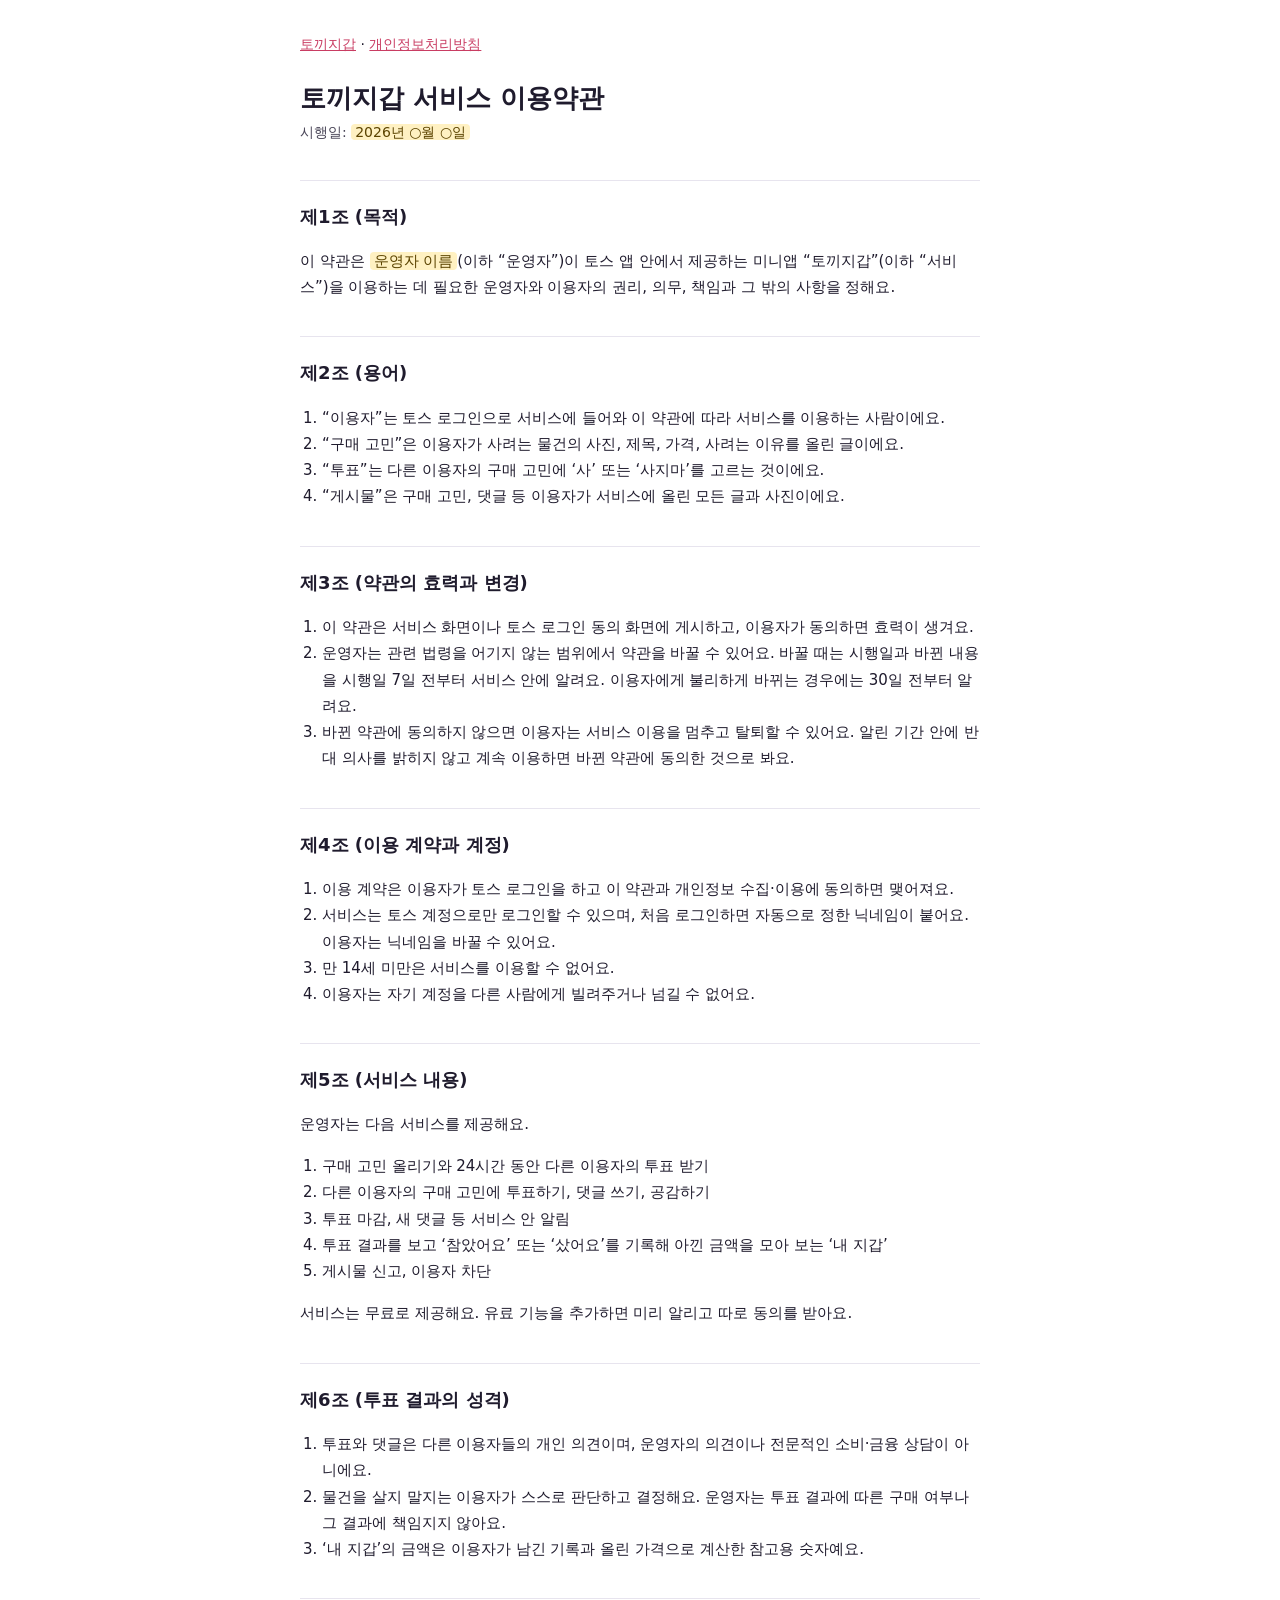
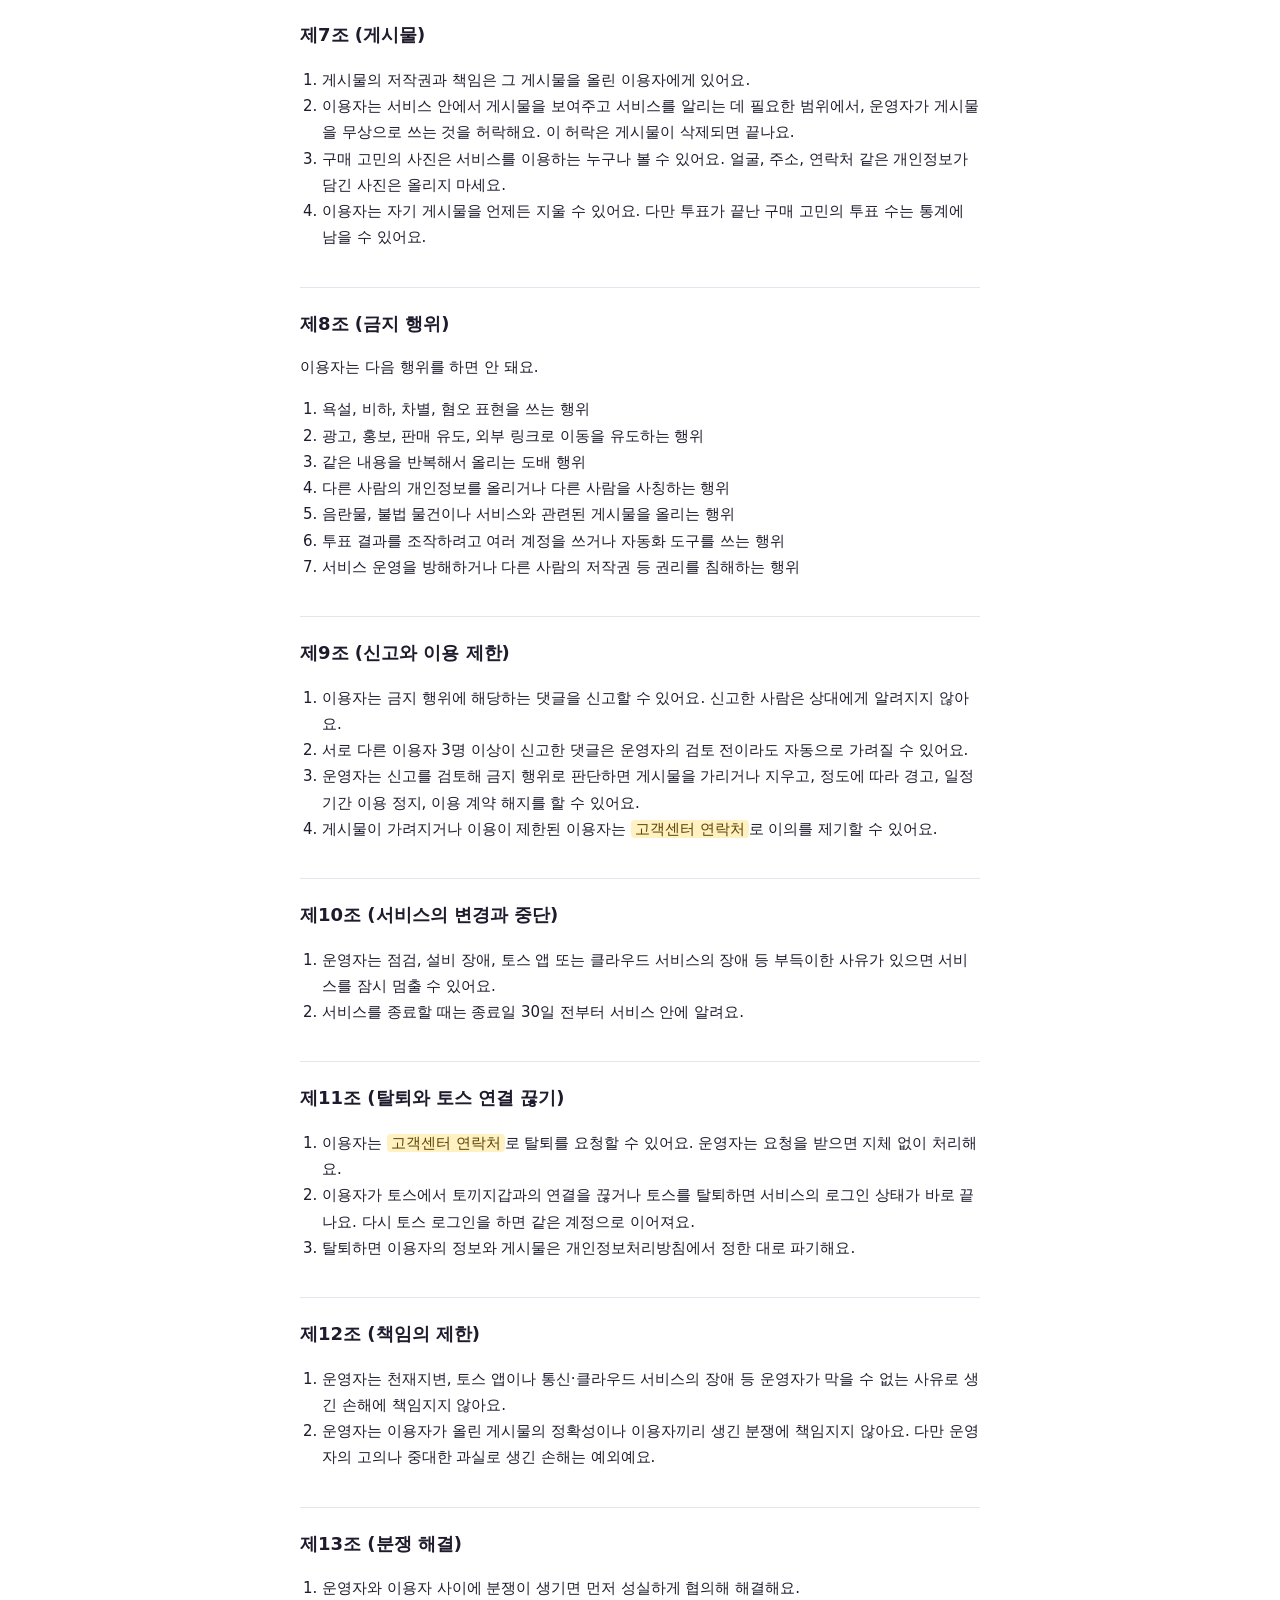
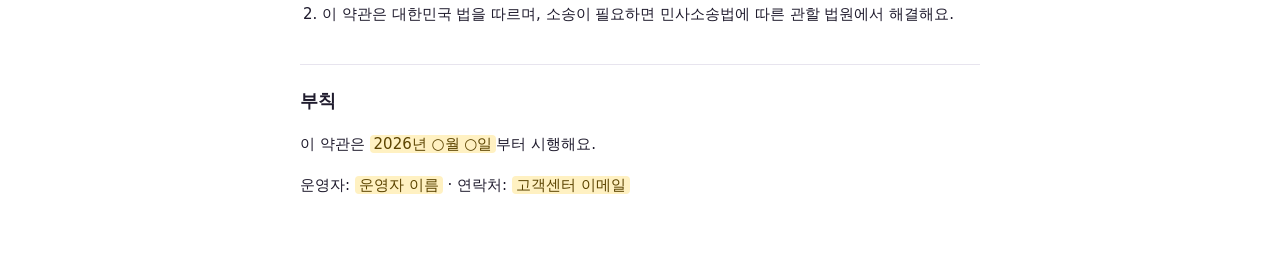
==== terms.html @ 77b09df9 "docs: 토끼지갑 서비스 이용약관·개인정보처리방침 초안 Co-Authored-By: Claude Opus 5.5 <noreply@anthropic.com>" ====
<!doctype html>
<html lang="ko">
<head>
<meta charset="utf-8">
<meta name="viewport" content="width=device-width, initial-scale=1">
<title>토끼지갑 서비스 이용약관</title>
<link rel="stylesheet" href="legal.css">
</head>
<body>
<!-- 초안이에요. <mark>로 표시한 곳을 채우고, 출시 전에 법률 검토를 받아주세요. -->
<main>
  <nav><a href="./">토끼지갑</a> · <a href="privacy.html">개인정보처리방침</a></nav>
  <h1>토끼지갑 서비스 이용약관</h1>
  <p class="meta">시행일: <mark>2026년 ○월 ○일</mark></p>

  <h2>제1조 (목적)</h2>
  <p>이 약관은 <mark>운영자 이름</mark>(이하 “운영자”)이 토스 앱 안에서 제공하는 미니앱 “토끼지갑”(이하 “서비스”)을 이용하는 데 필요한 운영자와 이용자의 권리, 의무, 책임과 그 밖의 사항을 정해요.</p>

  <h2>제2조 (용어)</h2>
  <ol>
    <li>“이용자”는 토스 로그인으로 서비스에 들어와 이 약관에 따라 서비스를 이용하는 사람이에요.</li>
    <li>“구매 고민”은 이용자가 사려는 물건의 사진, 제목, 가격, 사려는 이유를 올린 글이에요.</li>
    <li>“투표”는 다른 이용자의 구매 고민에 ‘사’ 또는 ‘사지마’를 고르는 것이에요.</li>
    <li>“게시물”은 구매 고민, 댓글 등 이용자가 서비스에 올린 모든 글과 사진이에요.</li>
  </ol>

  <h2>제3조 (약관의 효력과 변경)</h2>
  <ol>
    <li>이 약관은 서비스 화면이나 토스 로그인 동의 화면에 게시하고, 이용자가 동의하면 효력이 생겨요.</li>
    <li>운영자는 관련 법령을 어기지 않는 범위에서 약관을 바꿀 수 있어요. 바꿀 때는 시행일과 바뀐 내용을 시행일 7일 전부터 서비스 안에 알려요. 이용자에게 불리하게 바뀌는 경우에는 30일 전부터 알려요.</li>
    <li>바뀐 약관에 동의하지 않으면 이용자는 서비스 이용을 멈추고 탈퇴할 수 있어요. 알린 기간 안에 반대 의사를 밝히지 않고 계속 이용하면 바뀐 약관에 동의한 것으로 봐요.</li>
  </ol>

  <h2>제4조 (이용 계약과 계정)</h2>
  <ol>
    <li>이용 계약은 이용자가 토스 로그인을 하고 이 약관과 개인정보 수집·이용에 동의하면 맺어져요.</li>
    <li>서비스는 토스 계정으로만 로그인할 수 있으며, 처음 로그인하면 자동으로 정한 닉네임이 붙어요. 이용자는 닉네임을 바꿀 수 있어요.</li>
    <li>만 14세 미만은 서비스를 이용할 수 없어요.</li>
    <li>이용자는 자기 계정을 다른 사람에게 빌려주거나 넘길 수 없어요.</li>
  </ol>

  <h2>제5조 (서비스 내용)</h2>
  <p>운영자는 다음 서비스를 제공해요.</p>
  <ol>
    <li>구매 고민 올리기와 24시간 동안 다른 이용자의 투표 받기</li>
    <li>다른 이용자의 구매 고민에 투표하기, 댓글 쓰기, 공감하기</li>
    <li>투표 마감, 새 댓글 등 서비스 안 알림</li>
    <li>투표 결과를 보고 ‘참았어요’ 또는 ‘샀어요’를 기록해 아낀 금액을 모아 보는 ‘내 지갑’</li>
    <li>게시물 신고, 이용자 차단</li>
  </ol>
  <p>서비스는 무료로 제공해요. 유료 기능을 추가하면 미리 알리고 따로 동의를 받아요.</p>

  <h2>제6조 (투표 결과의 성격)</h2>
  <ol>
    <li>투표와 댓글은 다른 이용자들의 개인 의견이며, 운영자의 의견이나 전문적인 소비·금융 상담이 아니에요.</li>
    <li>물건을 살지 말지는 이용자가 스스로 판단하고 결정해요. 운영자는 투표 결과에 따른 구매 여부나 그 결과에 책임지지 않아요.</li>
    <li>‘내 지갑’의 금액은 이용자가 남긴 기록과 올린 가격으로 계산한 참고용 숫자예요.</li>
  </ol>

  <h2>제7조 (게시물)</h2>
  <ol>
    <li>게시물의 저작권과 책임은 그 게시물을 올린 이용자에게 있어요.</li>
    <li>이용자는 서비스 안에서 게시물을 보여주고 서비스를 알리는 데 필요한 범위에서, 운영자가 게시물을 무상으로 쓰는 것을 허락해요. 이 허락은 게시물이 삭제되면 끝나요.</li>
    <li>구매 고민의 사진은 서비스를 이용하는 누구나 볼 수 있어요. 얼굴, 주소, 연락처 같은 개인정보가 담긴 사진은 올리지 마세요.</li>
    <li>이용자는 자기 게시물을 언제든 지울 수 있어요. 다만 투표가 끝난 구매 고민의 투표 수는 통계에 남을 수 있어요.</li>
  </ol>

  <h2>제8조 (금지 행위)</h2>
  <p>이용자는 다음 행위를 하면 안 돼요.</p>
  <ol>
    <li>욕설, 비하, 차별, 혐오 표현을 쓰는 행위</li>
    <li>광고, 홍보, 판매 유도, 외부 링크로 이동을 유도하는 행위</li>
    <li>같은 내용을 반복해서 올리는 도배 행위</li>
    <li>다른 사람의 개인정보를 올리거나 다른 사람을 사칭하는 행위</li>
    <li>음란물, 불법 물건이나 서비스와 관련된 게시물을 올리는 행위</li>
    <li>투표 결과를 조작하려고 여러 계정을 쓰거나 자동화 도구를 쓰는 행위</li>
    <li>서비스 운영을 방해하거나 다른 사람의 저작권 등 권리를 침해하는 행위</li>
  </ol>

  <h2>제9조 (신고와 이용 제한)</h2>
  <ol>
    <li>이용자는 금지 행위에 해당하는 댓글을 신고할 수 있어요. 신고한 사람은 상대에게 알려지지 않아요.</li>
    <li>서로 다른 이용자 3명 이상이 신고한 댓글은 운영자의 검토 전이라도 자동으로 가려질 수 있어요.</li>
    <li>운영자는 신고를 검토해 금지 행위로 판단하면 게시물을 가리거나 지우고, 정도에 따라 경고, 일정 기간 이용 정지, 이용 계약 해지를 할 수 있어요.</li>
    <li>게시물이 가려지거나 이용이 제한된 이용자는 <mark>고객센터 연락처</mark>로 이의를 제기할 수 있어요.</li>
  </ol>

  <h2>제10조 (서비스의 변경과 중단)</h2>
  <ol>
    <li>운영자는 점검, 설비 장애, 토스 앱 또는 클라우드 서비스의 장애 등 부득이한 사유가 있으면 서비스를 잠시 멈출 수 있어요.</li>
    <li>서비스를 종료할 때는 종료일 30일 전부터 서비스 안에 알려요.</li>
  </ol>

  <h2>제11조 (탈퇴와 토스 연결 끊기)</h2>
  <ol>
    <li>이용자는 <mark>고객센터 연락처</mark>로 탈퇴를 요청할 수 있어요. 운영자는 요청을 받으면 지체 없이 처리해요.</li>
    <li>이용자가 토스에서 토끼지갑과의 연결을 끊거나 토스를 탈퇴하면 서비스의 로그인 상태가 바로 끝나요. 다시 토스 로그인을 하면 같은 계정으로 이어져요.</li>
    <li>탈퇴하면 이용자의 정보와 게시물은 개인정보처리방침에서 정한 대로 파기해요.</li>
  </ol>

  <h2>제12조 (책임의 제한)</h2>
  <ol>
    <li>운영자는 천재지변, 토스 앱이나 통신·클라우드 서비스의 장애 등 운영자가 막을 수 없는 사유로 생긴 손해에 책임지지 않아요.</li>
    <li>운영자는 이용자가 올린 게시물의 정확성이나 이용자끼리 생긴 분쟁에 책임지지 않아요. 다만 운영자의 고의나 중대한 과실로 생긴 손해는 예외예요.</li>
  </ol>

  <h2>제13조 (분쟁 해결)</h2>
  <ol>
    <li>운영자와 이용자 사이에 분쟁이 생기면 먼저 성실하게 협의해 해결해요.</li>
    <li>이 약관은 대한민국 법을 따르며, 소송이 필요하면 민사소송법에 따른 관할 법원에서 해결해요.</li>
  </ol>

  <h2>부칙</h2>
  <p>이 약관은 <mark>2026년 ○월 ○일</mark>부터 시행해요.</p>
  <p>운영자: <mark>운영자 이름</mark> · 연락처: <mark>고객센터 이메일</mark></p>
</main>
</body>
</html>
---- legal.css ----
:root {
  color-scheme: light dark;
  --bg: #ffffff;
  --ink: #1f1b2d;
  --sub: #4a4658;
  --line: #e7e4ee;
  --brand: #c93d63;
  --mark: #fff1c2;
  --mark-ink: #5c4400;
}
@media (prefers-color-scheme: dark) {
  :root {
    --bg: #121019;
    --ink: #f3f1f8;
    --sub: #bdb8cb;
    --line: #2e2a3b;
    --brand: #f07a9a;
    --mark: #4a3a10;
    --mark-ink: #ffe9a6;
  }
}
* {
  box-sizing: border-box;
}
body {
  margin: 0;
  background: var(--bg);
  color: var(--ink);
  font-family: 'Noto Sans KR', system-ui, -apple-system, sans-serif;
  line-height: 1.75;
  -webkit-text-size-adjust: 100%;
}
main {
  max-width: 720px;
  margin: 0 auto;
  padding: 32px 20px 64px;
}
h1 {
  margin: 0 0 4px;
  font-size: 26px;
  line-height: 1.35;
}
.meta {
  margin: 0 0 28px;
  color: var(--sub);
  font-size: 14px;
}
h2 {
  margin: 36px 0 8px;
  padding-top: 20px;
  border-top: 1px solid var(--line);
  font-size: 18px;
}
h3 {
  margin: 20px 0 4px;
  font-size: 16px;
}
p,
li {
  font-size: 15px;
}
ol,
ul {
  padding-left: 22px;
}
table {
  width: 100%;
  border-collapse: collapse;
  font-size: 14px;
  margin: 8px 0;
}
th,
td {
  padding: 8px 10px;
  border: 1px solid var(--line);
  text-align: left;
  vertical-align: top;
}
th {
  font-weight: 700;
}
.table-wrap {
  overflow-x: auto;
}
a {
  color: var(--brand);
}
mark {
  padding: 0 4px;
  border-radius: 4px;
  background: var(--mark);
  color: var(--mark-ink);
}
nav {
  margin-bottom: 24px;
  font-size: 14px;
}
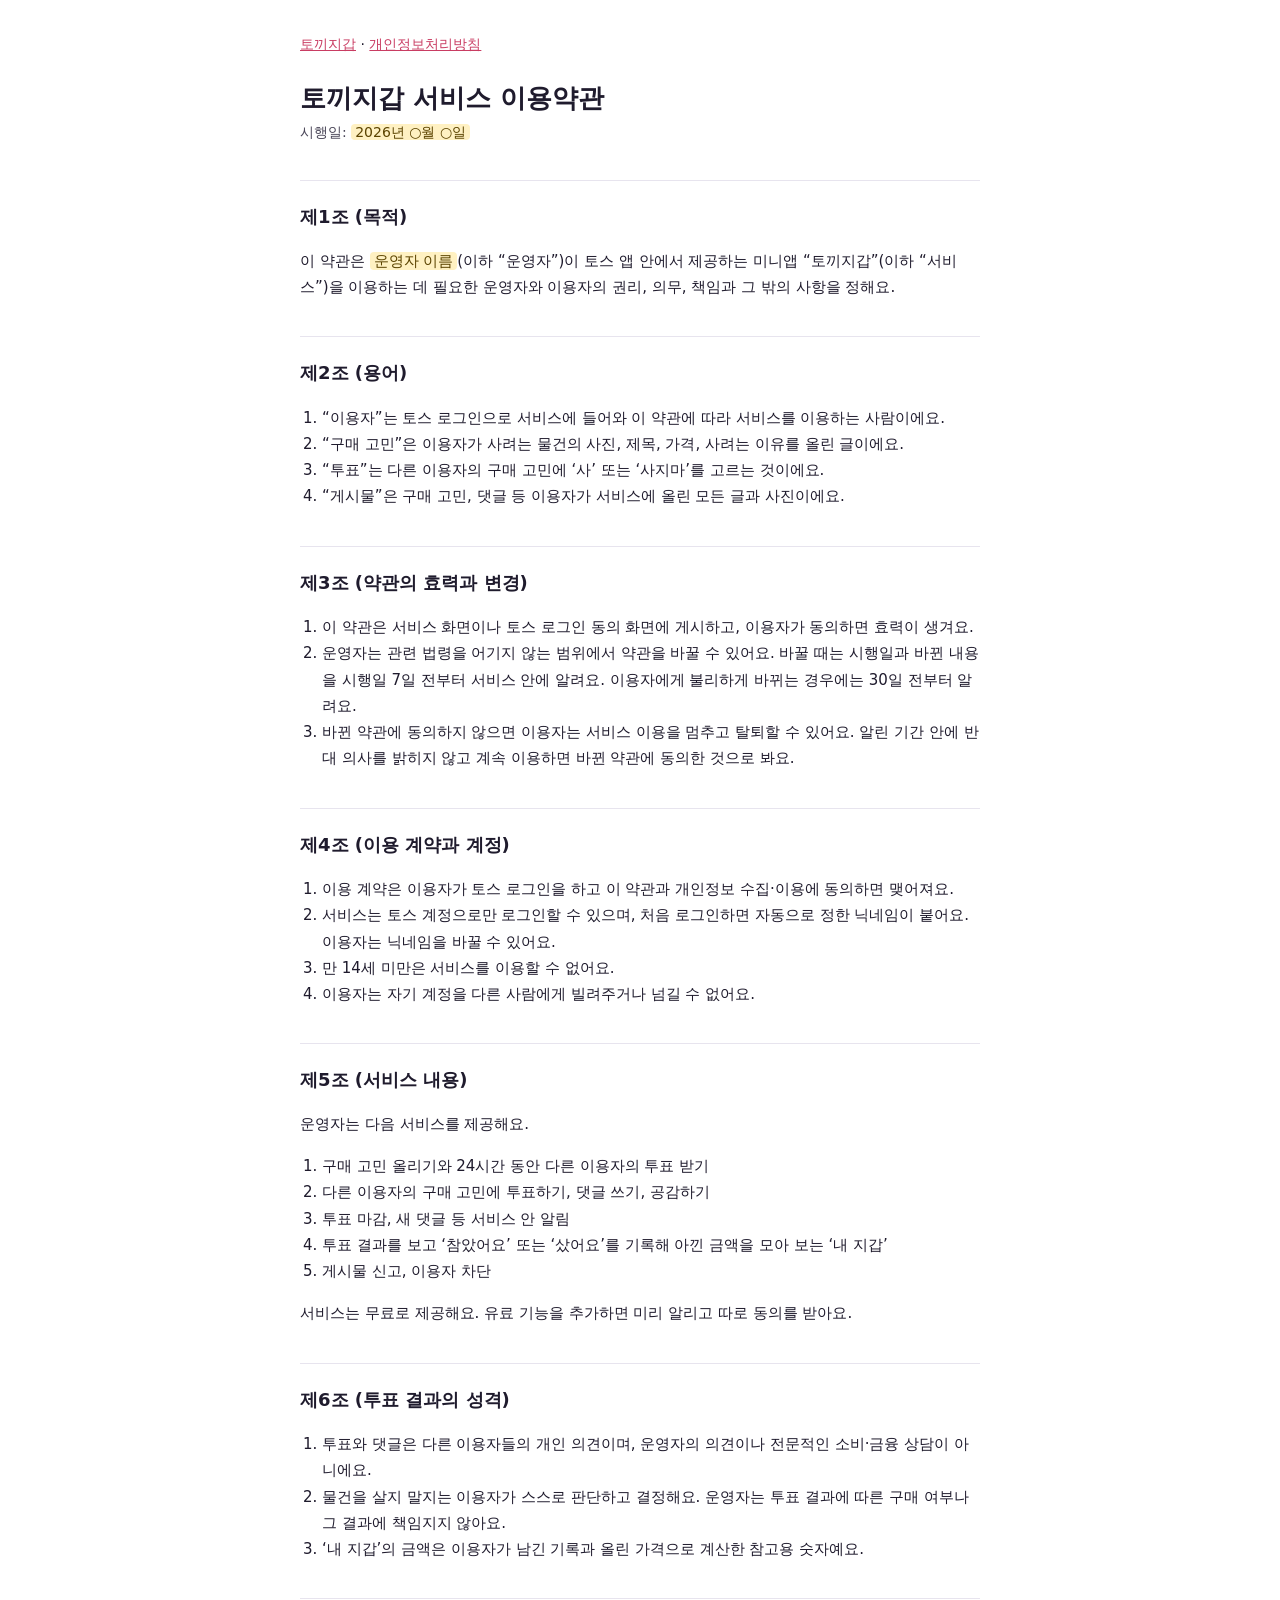
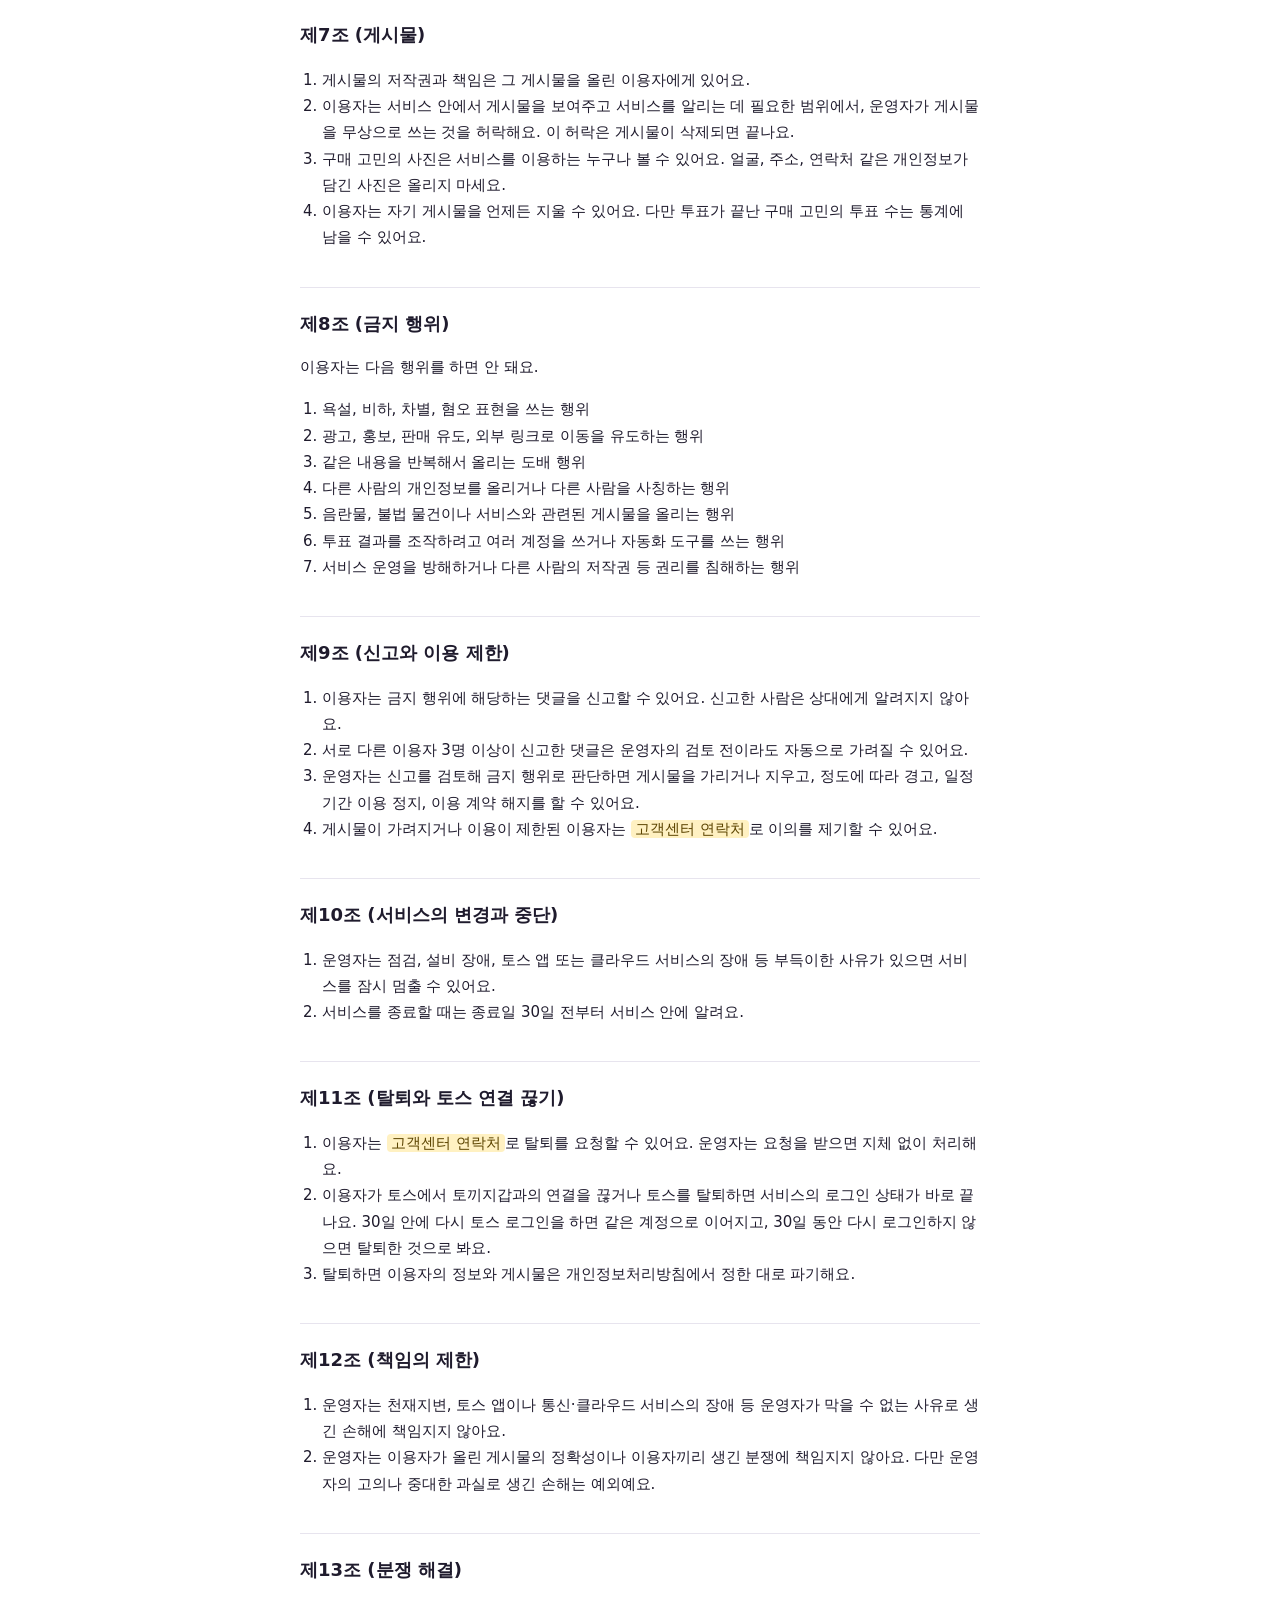
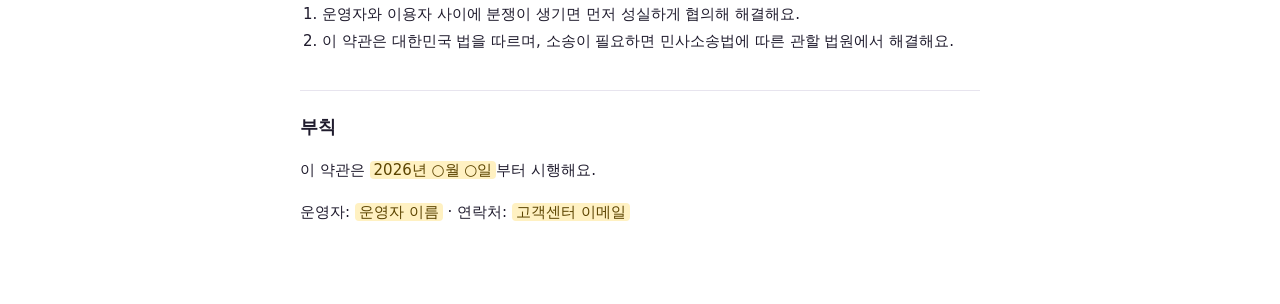
==== commit 07094ac3: "docs: 연결 끊기 후 보관 기간 30일 반영 Co-Authored-By: Claude Opus 5.5 <noreply@anthropic.com>" ====
--- a/terms.html
+++ b/terms.html
@@ -94,7 +94,7 @@
   <h2>제11조 (탈퇴와 토스 연결 끊기)</h2>
   <ol>
     <li>이용자는 <mark>고객센터 연락처</mark>로 탈퇴를 요청할 수 있어요. 운영자는 요청을 받으면 지체 없이 처리해요.</li>
-    <li>이용자가 토스에서 토끼지갑과의 연결을 끊거나 토스를 탈퇴하면 서비스의 로그인 상태가 바로 끝나요. 다시 토스 로그인을 하면 같은 계정으로 이어져요.</li>
+    <li>이용자가 토스에서 토끼지갑과의 연결을 끊거나 토스를 탈퇴하면 서비스의 로그인 상태가 바로 끝나요. 30일 안에 다시 토스 로그인을 하면 같은 계정으로 이어지고, 30일 동안 다시 로그인하지 않으면 탈퇴한 것으로 봐요.</li>
     <li>탈퇴하면 이용자의 정보와 게시물은 개인정보처리방침에서 정한 대로 파기해요.</li>
   </ol>
 
